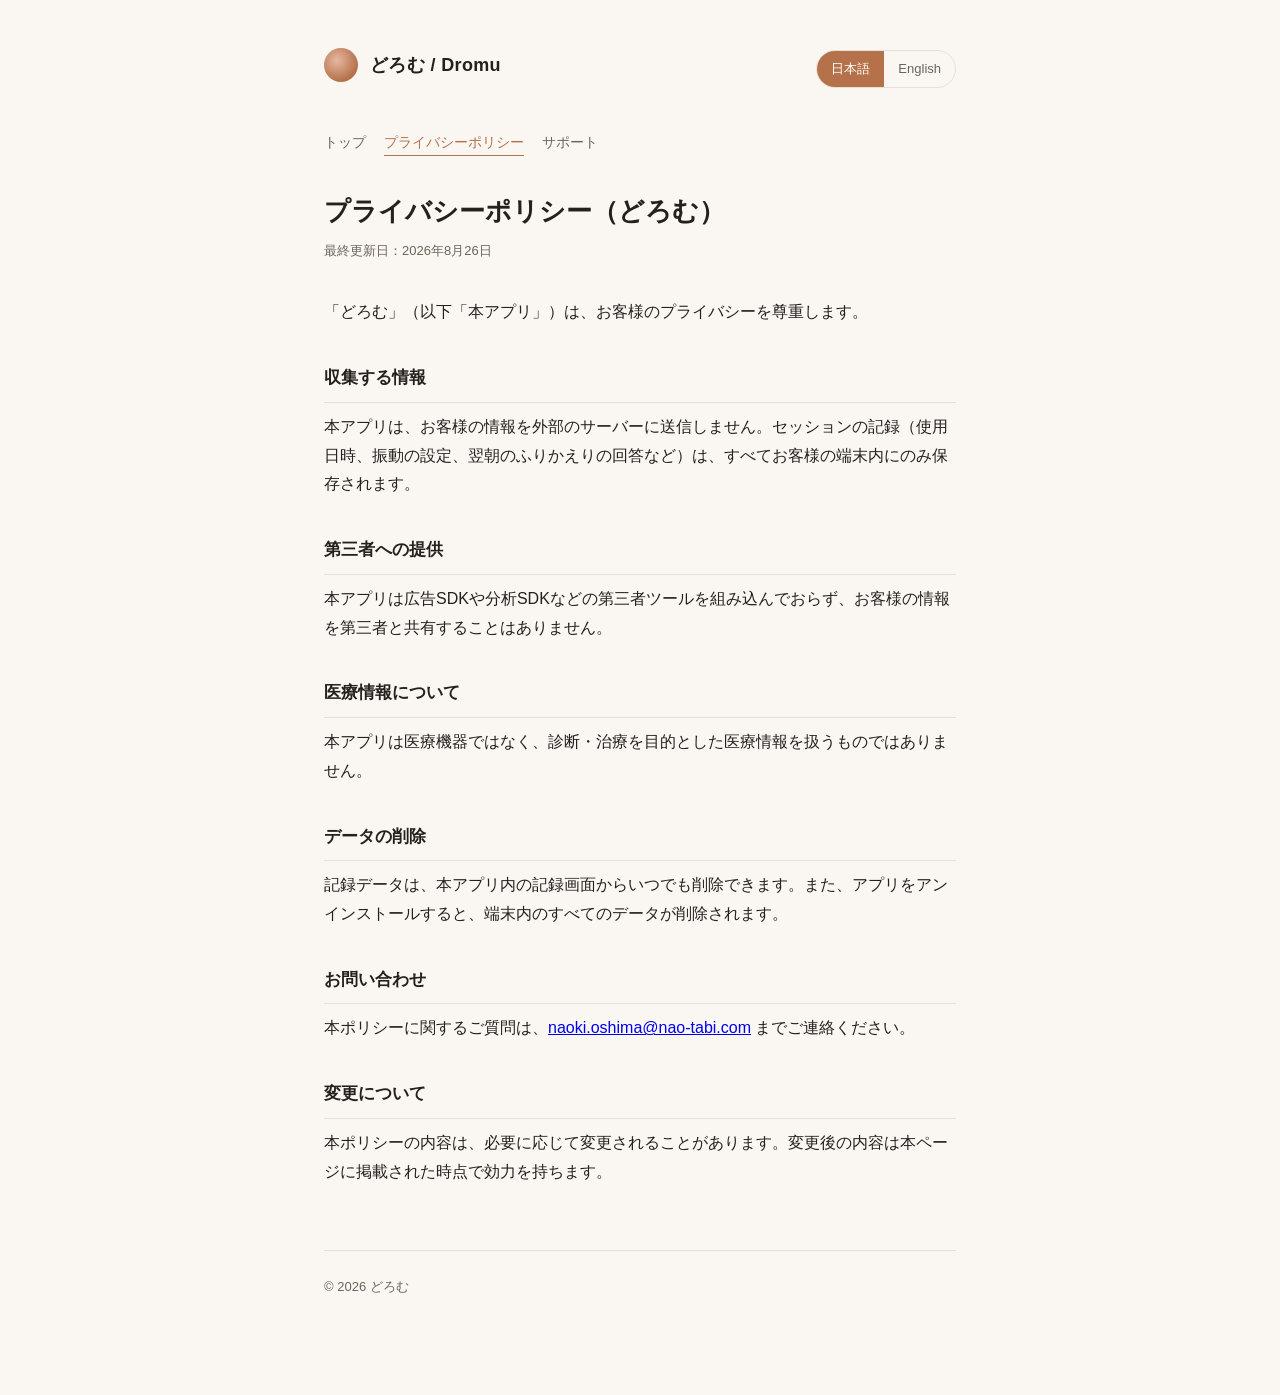
==== privacy.html @ bcdd3111 "Initial commit" ====
<!doctype html>
<html lang="ja">
<head>
<meta charset="utf-8">
<meta name="viewport" content="width=device-width, initial-scale=1">
<title>プライバシーポリシー / Privacy Policy — どろむ / Dromu</title>
<link rel="stylesheet" href="style.css">
</head>
<body>
<div class="wrap">
  <nav class="top">
    <a class="brand" href="index.html">
      <span class="brand-mark" aria-hidden="true"></span>
      <span class="brand-name">どろむ / Dromu</span>
    </a>
    <div class="lang-toggle" role="group" aria-label="Language">
      <button type="button" data-setlang="ja">日本語</button>
      <button type="button" data-setlang="en">English</button>
    </div>
  </nav>
  <div class="pagelinks" style="margin-bottom:32px;">
    <a href="index.html"><span data-lang="ja">トップ</span><span data-lang="en">Home</span></a>
    <a href="privacy.html" aria-current="page"><span data-lang="ja">プライバシーポリシー</span><span data-lang="en">Privacy Policy</span></a>
    <a href="support.html"><span data-lang="ja">サポート</span><span data-lang="en">Support</span></a>
  </div>

  <div data-lang="ja">
    <h1>プライバシーポリシー（どろむ）</h1>
    <p class="updated">最終更新日：2026年8月26日</p>

    <p>「どろむ」（以下「本アプリ」）は、お客様のプライバシーを尊重します。</p>

    <h2>収集する情報</h2>
    <p>本アプリは、お客様の情報を外部のサーバーに送信しません。セッションの記録（使用日時、振動の設定、翌朝のふりかえりの回答など）は、すべてお客様の端末内にのみ保存されます。</p>

    <h2>第三者への提供</h2>
    <p>本アプリは広告SDKや分析SDKなどの第三者ツールを組み込んでおらず、お客様の情報を第三者と共有することはありません。</p>

    <h2>医療情報について</h2>
    <p>本アプリは医療機器ではなく、診断・治療を目的とした医療情報を扱うものではありません。</p>

    <h2>データの削除</h2>
    <p>記録データは、本アプリ内の記録画面からいつでも削除できます。また、アプリをアンインストールすると、端末内のすべてのデータが削除されます。</p>

    <h2>お問い合わせ</h2>
    <p>本ポリシーに関するご質問は、<a href="mailto:naoki.oshima@nao-tabi.com">naoki.oshima@nao-tabi.com</a> までご連絡ください。</p>

    <h2>変更について</h2>
    <p>本ポリシーの内容は、必要に応じて変更されることがあります。変更後の内容は本ページに掲載された時点で効力を持ちます。</p>
  </div>

  <div data-lang="en">
    <h1>Privacy Policy (Dromu)</h1>
    <p class="updated">Last updated: August 26, 2026</p>

    <p>Dromu ("the App") respects your privacy.</p>

    <h2>Information We Collect</h2>
    <p>The App does not send your information to any external server. Session records (usage times, vibration settings, morning check-in answers) are stored only on your device.</p>

    <h2>Third Parties</h2>
    <p>The App does not include any advertising or analytics SDKs, and does not share your information with any third party.</p>

    <h2>About Medical Information</h2>
    <p>The App is not a medical device and does not handle medical information for the purpose of diagnosis or treatment.</p>

    <h2>Deleting Your Data</h2>
    <p>You can delete your records at any time from the log screen inside the App. Uninstalling the App removes all data stored on your device.</p>

    <h2>Contact</h2>
    <p>If you have questions about this policy, please contact us at <a href="mailto:naoki.oshima@nao-tabi.com">naoki.oshima@nao-tabi.com</a>.</p>

    <h2>Changes</h2>
    <p>This policy may be updated from time to time. Any changes take effect once posted on this page.</p>
  </div>

  <footer>
    <span data-lang="ja">&copy; 2026 どろむ</span>
    <span data-lang="en">&copy; 2026 Dromu</span>
  </footer>
</div>
<script src="script.js"></script>
</body>
</html>
---- style.css ----
:root {
  --bg: #faf7f3;
  --card: #ffffff;
  --text: #24211d;
  --text-dim: #6b645a;
  --accent: #b5714a;
  --accent-soft: #e6b7a1;
  --line: #e7e0d7;
  --sage: #6d8577;
}

@media (prefers-color-scheme: dark) {
  :root {
    --bg: #15130f;
    --card: #1e1b16;
    --text: #f1ece3;
    --text-dim: #a89f92;
    --accent: #e6b7a1;
    --accent-soft: #c98a67;
    --line: #332e26;
    --sage: #8ca699;
  }
}

* { box-sizing: border-box; }

html, body {
  margin: 0;
  padding: 0;
  background: var(--bg);
  color: var(--text);
  font-family: -apple-system, "Hiragino Sans", "Hiragino Kaku Gothic ProN",
    "Yu Gothic", "Noto Sans JP", "Segoe UI", Roboto, sans-serif;
  line-height: 1.8;
}

.wrap {
  max-width: 680px;
  margin: 0 auto;
  padding: 48px 24px 96px;
}

.brand {
  display: flex;
  align-items: center;
  gap: 12px;
  margin-bottom: 8px;
  text-decoration: none;
  color: inherit;
}

.brand-mark {
  width: 34px;
  height: 34px;
  border-radius: 50%;
  background: radial-gradient(circle at 38% 36%, var(--accent-soft), var(--accent) 70%);
  flex-shrink: 0;
}

.brand-name {
  font-size: 18px;
  font-weight: 600;
  letter-spacing: 0.02em;
}

nav.top {
  display: flex;
  justify-content: space-between;
  align-items: center;
  margin-bottom: 40px;
  flex-wrap: wrap;
  gap: 16px;
}

.pagelinks {
  display: flex;
  gap: 18px;
  font-size: 14px;
}

.pagelinks a {
  color: var(--text-dim);
  text-decoration: none;
  border-bottom: 1px solid transparent;
}

.pagelinks a:hover,
.pagelinks a[aria-current="page"] {
  color: var(--accent);
  border-bottom-color: var(--accent);
}

.lang-toggle {
  display: inline-flex;
  border: 1px solid var(--line);
  border-radius: 999px;
  overflow: hidden;
  font-size: 13px;
}

.lang-toggle button {
  border: none;
  background: transparent;
  color: var(--text-dim);
  padding: 6px 14px;
  cursor: pointer;
  font: inherit;
}

.lang-toggle button.active {
  background: var(--accent);
  color: #fff;
}

h1 {
  font-size: 26px;
  margin: 0 0 4px;
  font-weight: 700;
}

.updated {
  color: var(--text-dim);
  font-size: 13px;
  margin-bottom: 36px;
}

h2 {
  font-size: 17px;
  margin: 36px 0 10px;
  padding-bottom: 8px;
  border-bottom: 1px solid var(--line);
}

p { margin: 0 0 14px; }

.card {
  background: var(--card);
  border: 1px solid var(--line);
  border-radius: 16px;
  padding: 24px;
  margin-bottom: 16px;
}

.faq-q {
  font-weight: 600;
  margin-bottom: 6px;
}

.faq-a {
  color: var(--text-dim);
  margin-bottom: 22px;
}

.faq-a:last-child { margin-bottom: 0; }

footer {
  margin-top: 64px;
  padding-top: 24px;
  border-top: 1px solid var(--line);
  color: var(--text-dim);
  font-size: 13px;
}

.hero {
  text-align: center;
  padding: 64px 0 32px;
}

.hero .brand-mark {
  width: 64px;
  height: 64px;
  margin: 0 auto 20px;
}

.hero h1 { font-size: 30px; }

.hero p { color: var(--text-dim); max-width: 440px; margin: 0 auto 32px; }

.cta-row {
  display: flex;
  justify-content: center;
  gap: 14px;
  flex-wrap: wrap;
}

.cta-row a {
  display: inline-block;
  padding: 12px 22px;
  border-radius: 999px;
  border: 1px solid var(--line);
  color: var(--text);
  text-decoration: none;
  font-size: 14px;
}

.cta-row a:hover { border-color: var(--accent); color: var(--accent); }

[data-lang="en"] { display: none; }
html[data-active-lang="en"] [data-lang="ja"] { display: none; }
html[data-active-lang="en"] [data-lang="en"] { display: revert; }
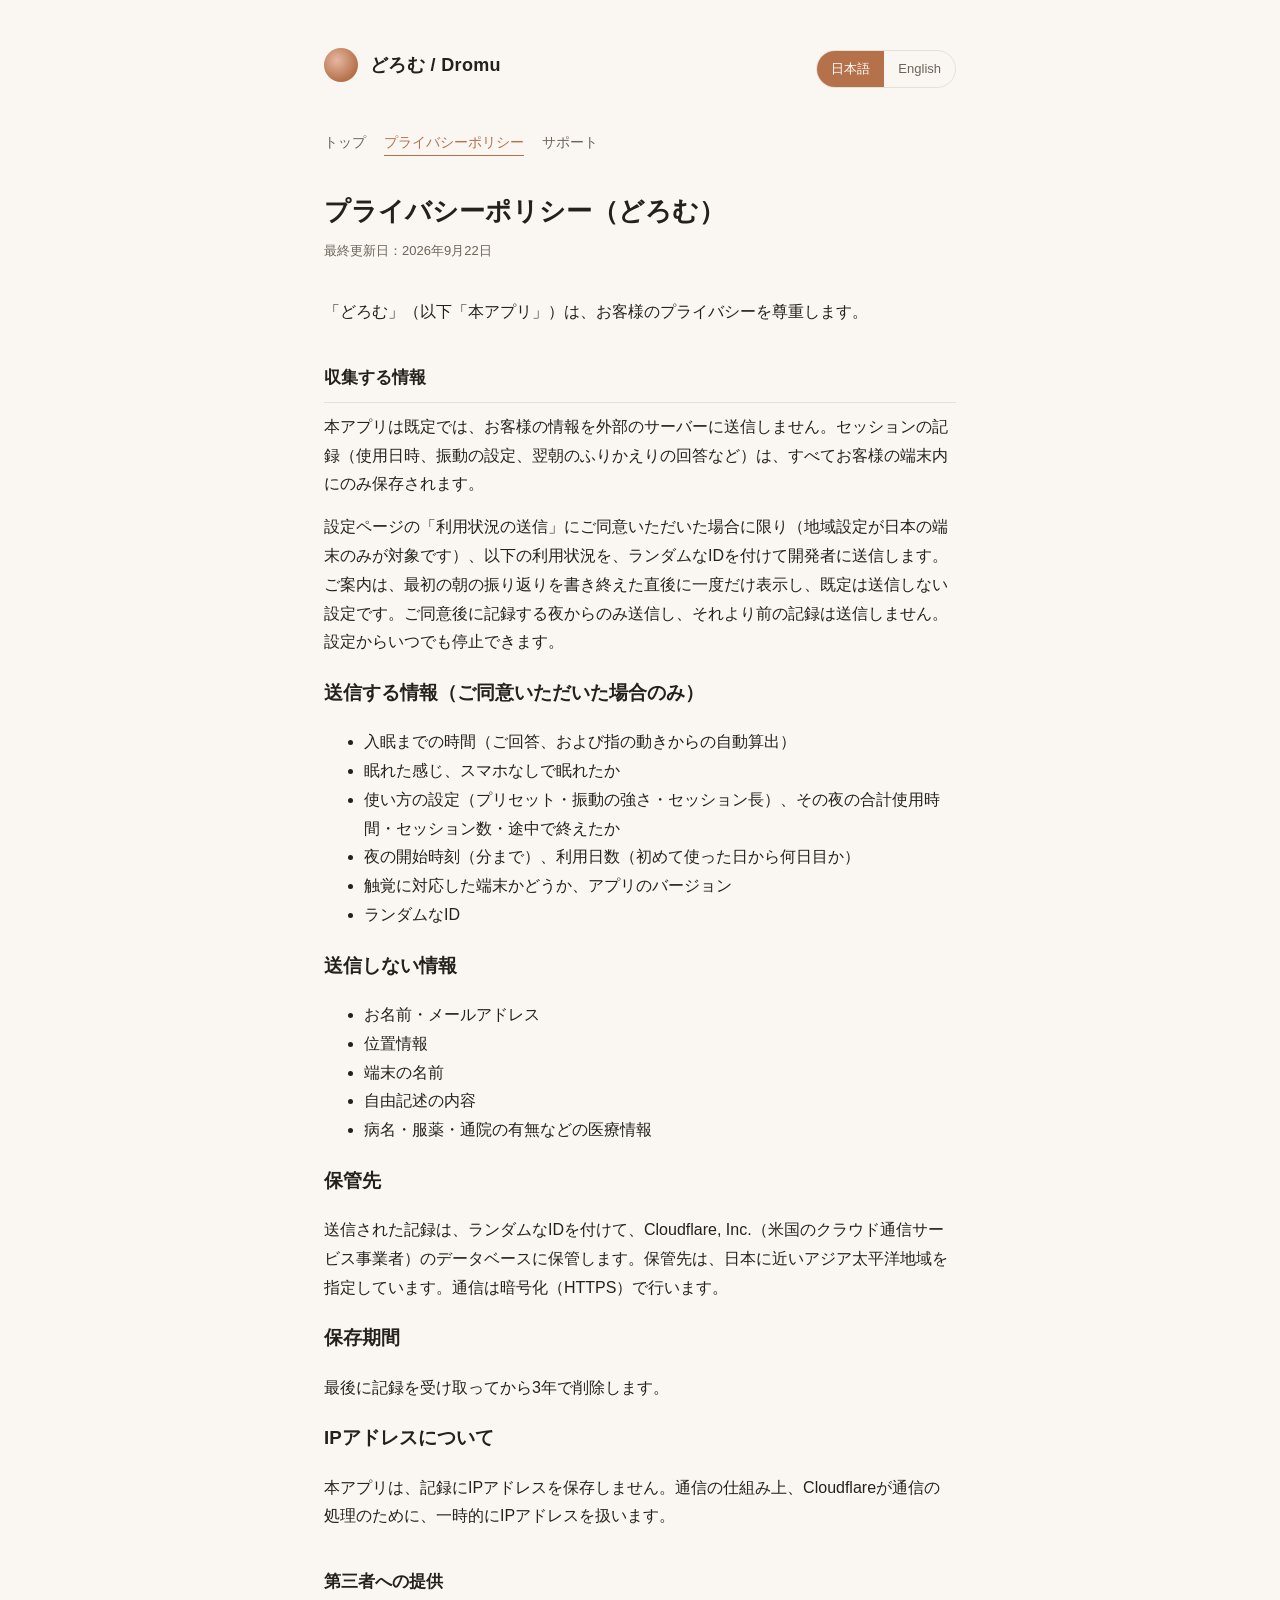
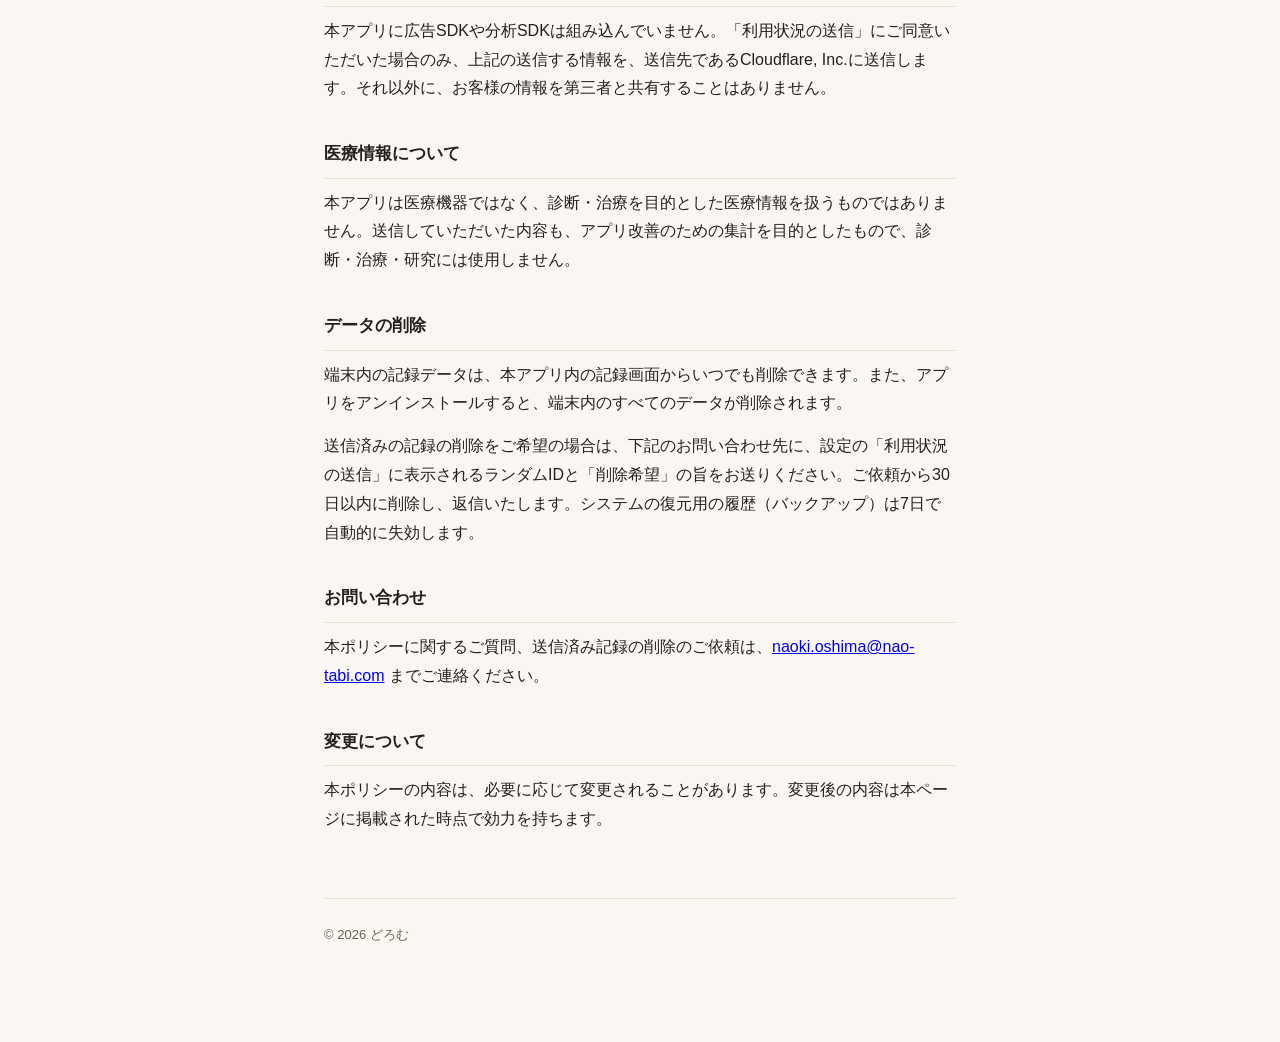
==== commit 3ce27cd6: "v1.1 privacy update" ====
--- a/privacy.html
+++ b/privacy.html
@@ -26,24 +26,55 @@
 
   <div data-lang="ja">
     <h1>プライバシーポリシー（どろむ）</h1>
-    <p class="updated">最終更新日：2026年8月26日</p>
+    <p class="updated">最終更新日：2026年9月22日</p>
 
     <p>「どろむ」（以下「本アプリ」）は、お客様のプライバシーを尊重します。</p>
 
     <h2>収集する情報</h2>
-    <p>本アプリは、お客様の情報を外部のサーバーに送信しません。セッションの記録（使用日時、振動の設定、翌朝のふりかえりの回答など）は、すべてお客様の端末内にのみ保存されます。</p>
+    <p>本アプリは既定では、お客様の情報を外部のサーバーに送信しません。セッションの記録（使用日時、振動の設定、翌朝のふりかえりの回答など）は、すべてお客様の端末内にのみ保存されます。</p>
+
+    <p>設定ページの「利用状況の送信」にご同意いただいた場合に限り（地域設定が日本の端末のみが対象です）、以下の利用状況を、ランダムなIDを付けて開発者に送信します。ご案内は、最初の朝の振り返りを書き終えた直後に一度だけ表示し、既定は送信しない設定です。ご同意後に記録する夜からのみ送信し、それより前の記録は送信しません。設定からいつでも停止できます。</p>
+
+    <h3>送信する情報（ご同意いただいた場合のみ）</h3>
+    <ul>
+      <li>入眠までの時間（ご回答、および指の動きからの自動算出）</li>
+      <li>眠れた感じ、スマホなしで眠れたか</li>
+      <li>使い方の設定（プリセット・振動の強さ・セッション長）、その夜の合計使用時間・セッション数・途中で終えたか</li>
+      <li>夜の開始時刻（分まで）、利用日数（初めて使った日から何日目か）</li>
+      <li>触覚に対応した端末かどうか、アプリのバージョン</li>
+      <li>ランダムなID</li>
+    </ul>
+
+    <h3>送信しない情報</h3>
+    <ul>
+      <li>お名前・メールアドレス</li>
+      <li>位置情報</li>
+      <li>端末の名前</li>
+      <li>自由記述の内容</li>
+      <li>病名・服薬・通院の有無などの医療情報</li>
+    </ul>
+
+    <h3>保管先</h3>
+    <p>送信された記録は、ランダムなIDを付けて、Cloudflare, Inc.（米国のクラウド通信サービス事業者）のデータベースに保管します。保管先は、日本に近いアジア太平洋地域を指定しています。通信は暗号化（HTTPS）で行います。</p>
+
+    <h3>保存期間</h3>
+    <p>最後に記録を受け取ってから3年で削除します。</p>
+
+    <h3>IPアドレスについて</h3>
+    <p>本アプリは、記録にIPアドレスを保存しません。通信の仕組み上、Cloudflareが通信の処理のために、一時的にIPアドレスを扱います。</p>
 
     <h2>第三者への提供</h2>
-    <p>本アプリは広告SDKや分析SDKなどの第三者ツールを組み込んでおらず、お客様の情報を第三者と共有することはありません。</p>
+    <p>本アプリに広告SDKや分析SDKは組み込んでいません。「利用状況の送信」にご同意いただいた場合のみ、上記の送信する情報を、送信先であるCloudflare, Inc.に送信します。それ以外に、お客様の情報を第三者と共有することはありません。</p>
 
     <h2>医療情報について</h2>
-    <p>本アプリは医療機器ではなく、診断・治療を目的とした医療情報を扱うものではありません。</p>
+    <p>本アプリは医療機器ではなく、診断・治療を目的とした医療情報を扱うものではありません。送信していただいた内容も、アプリ改善のための集計を目的としたもので、診断・治療・研究には使用しません。</p>
 
     <h2>データの削除</h2>
-    <p>記録データは、本アプリ内の記録画面からいつでも削除できます。また、アプリをアンインストールすると、端末内のすべてのデータが削除されます。</p>
+    <p>端末内の記録データは、本アプリ内の記録画面からいつでも削除できます。また、アプリをアンインストールすると、端末内のすべてのデータが削除されます。</p>
+    <p>送信済みの記録の削除をご希望の場合は、下記のお問い合わせ先に、設定の「利用状況の送信」に表示されるランダムIDと「削除希望」の旨をお送りください。ご依頼から30日以内に削除し、返信いたします。システムの復元用の履歴（バックアップ）は7日で自動的に失効します。</p>
 
     <h2>お問い合わせ</h2>
-    <p>本ポリシーに関するご質問は、<a href="mailto:naoki.oshima@nao-tabi.com">naoki.oshima@nao-tabi.com</a> までご連絡ください。</p>
+    <p>本ポリシーに関するご質問、送信済み記録の削除のご依頼は、<a href="mailto:naoki.oshima@nao-tabi.com">naoki.oshima@nao-tabi.com</a> までご連絡ください。</p>
 
     <h2>変更について</h2>
     <p>本ポリシーの内容は、必要に応じて変更されることがあります。変更後の内容は本ページに掲載された時点で効力を持ちます。</p>
@@ -51,24 +82,55 @@
 
   <div data-lang="en">
     <h1>Privacy Policy (Dromu)</h1>
-    <p class="updated">Last updated: August 26, 2026</p>
+    <p class="updated">Last updated: September 22, 2026</p>
 
     <p>Dromu ("the App") respects your privacy.</p>
 
     <h2>Information We Collect</h2>
-    <p>The App does not send your information to any external server. Session records (usage times, vibration settings, morning check-in answers) are stored only on your device.</p>
+    <p>By default, the App does not send your information to any external server. Session records (usage times, vibration settings, morning check-in answers) are stored only on your device.</p>
+
+    <p>Only if you agree to "Send Usage Data" in Settings — available only on devices set to the Japan region — some usage data is sent to the developer together with a random ID. This is asked once, right after you complete your first morning review, and is off by default. Data is sent starting with the nights you record after you agree; your earlier records are not sent. You can stop at any time in Settings.</p>
+
+    <h3>Data sent (only if you agree)</h3>
+    <ul>
+      <li>Time to fall asleep (your answer, and the value estimated from your finger movement)</li>
+      <li>How you felt, and whether you slept without your phone</li>
+      <li>Your settings (preset, vibration strength, session length), total usage that night, number of sessions, and whether you ended early</li>
+      <li>Start time of the night (to the minute), and which day of use it is (days since you first used the app)</li>
+      <li>Whether your device supports haptics, and the app version</li>
+      <li>A random ID</li>
+    </ul>
+
+    <h3>Data not sent</h3>
+    <ul>
+      <li>Name or email address</li>
+      <li>Location</li>
+      <li>Device name</li>
+      <li>Free-text notes</li>
+      <li>Medical information such as diagnoses, medication, or clinic visits</li>
+    </ul>
+
+    <h3>Where data is stored</h3>
+    <p>Data you send is stored, together with a random ID, in a database operated by Cloudflare, Inc. (a US-based cloud communications provider). We specify a storage location in the Asia-Pacific region, close to Japan. Communication is encrypted (HTTPS).</p>
+
+    <h3>Retention</h3>
+    <p>Data is deleted 3 years after the last record we received.</p>
+
+    <h3>About IP Addresses</h3>
+    <p>The App does not save IP addresses in its records. As a normal part of how the connection works, Cloudflare temporarily handles your IP address to process the communication.</p>
 
     <h2>Third Parties</h2>
-    <p>The App does not include any advertising or analytics SDKs, and does not share your information with any third party.</p>
+    <p>The App does not include any advertising or analytics SDKs. Only if you agree to "Send Usage Data," the data listed above is sent to Cloudflare, Inc., which stores it on our behalf. Other than that, we do not share your information with any third party.</p>
 
     <h2>About Medical Information</h2>
-    <p>The App is not a medical device and does not handle medical information for the purpose of diagnosis or treatment.</p>
+    <p>The App is not a medical device and does not handle medical information for the purpose of diagnosis or treatment. Any data sent is used only in aggregate to improve the app, and never for diagnosis, treatment, or research.</p>
 
     <h2>Deleting Your Data</h2>
-    <p>You can delete your records at any time from the log screen inside the App. Uninstalling the App removes all data stored on your device.</p>
+    <p>You can delete your on-device records at any time from the log screen inside the App. Uninstalling the App removes all data stored on your device.</p>
+    <p>To delete records you have already sent, please contact us below with the random ID shown in Settings &gt; Send Usage Data, and a note that you'd like it deleted. We will delete it and reply within 30 days. Our system's backup restore points automatically expire after 7 days.</p>
 
     <h2>Contact</h2>
-    <p>If you have questions about this policy, please contact us at <a href="mailto:naoki.oshima@nao-tabi.com">naoki.oshima@nao-tabi.com</a>.</p>
+    <p>If you have questions about this policy, or would like to request deletion of records already sent, please contact us at <a href="mailto:naoki.oshima@nao-tabi.com">naoki.oshima@nao-tabi.com</a>.</p>
 
     <h2>Changes</h2>
     <p>This policy may be updated from time to time. Any changes take effect once posted on this page.</p>
